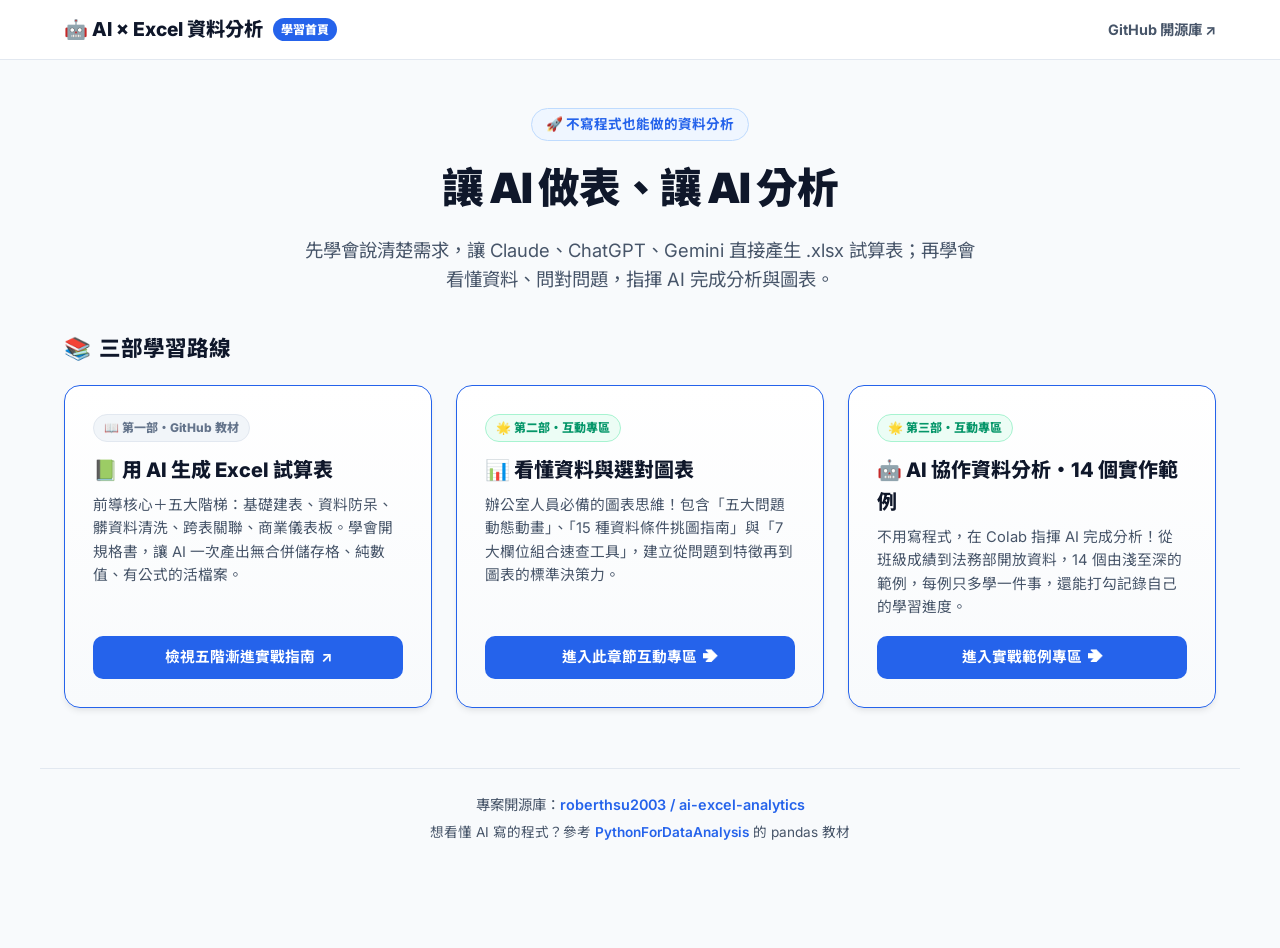
==== docs/index.html @ 54d99e12 "重新規畫主頁並修正所有連結，加入 uv 環境 - README 改為三部學習路線：用 AI 生成 Excel → 看懂資料與選對圖表 → AI 協作資料分析 - 將 Colab、GitHub、raw、" ====
<!DOCTYPE html>
<html lang="zh-TW">
<head>
  <meta charset="UTF-8">
  <meta name="viewport" content="width=device-width, initial-scale=1.0">
  <title>AI × Excel 資料分析 | 互動教材與學習站台</title>
  <meta name="description" content="用 AI 生成 Excel 試算表、看懂資料與選對圖表、AI 協作資料分析的互動教材。">
  <link rel="preconnect" href="https://fonts.googleapis.com">
  <link rel="preconnect" href="https://fonts.gstatic.com" crossorigin>
  <link href="https://fonts.googleapis.com/css2?family=Inter:wght@400;500;600;700;800;900&family=Noto+Sans+TC:wght@400;500;700;900&display=swap" rel="stylesheet">
  <style>
    :root {
      --primary: #2563eb;
      --primary-light: #eff6ff;
      --slate-50: #f8fafc;
      --slate-100: #f1f5f9;
      --slate-200: #e2e8f0;
      --slate-300: #cbd5e1;
      --slate-600: #475569;
      --slate-700: #334155;
      --slate-800: #1e293b;
      --slate-900: #0f172a;
      --radius-lg: 16px;
      --radius-md: 10px;
      --shadow-md: 0 4px 6px -1px rgba(0,0,0,0.08), 0 2px 4px -2px rgba(0,0,0,0.04);
      --shadow-lg: 0 10px 15px -3px rgba(0,0,0,0.08), 0 4px 6px -4px rgba(0,0,0,0.03);
    }

    * { box-sizing: border-box; margin: 0; padding: 0; }

    body {
      font-family: 'Inter', 'Noto Sans TC', sans-serif;
      background: #F8FAFC;
      color: var(--slate-800);
      line-height: 1.6;
      padding-bottom: 80px;
    }

    /* 頂部導航 */
    header {
      background: rgba(255, 255, 255, 0.95);
      backdrop-filter: blur(12px);
      border-bottom: 1px solid var(--slate-200);
      position: sticky;
      top: 0;
      z-index: 100;
    }
    .nav-container {
      max-width: 1200px;
      margin: 0 auto;
      padding: 14px 24px;
      display: flex;
      justify-content: space-between;
      align-items: center;
    }
    .logo {
      display: flex;
      align-items: center;
      gap: 10px;
      font-weight: 800;
      font-size: 1.2rem;
      color: var(--slate-900);
      text-decoration: none;
    }

    /* Hero */
    .hero {
      max-width: 960px;
      margin: 48px auto 36px;
      padding: 0 24px;
      text-align: center;
    }
    .hero-badge {
      display: inline-block;
      padding: 5px 14px;
      background: var(--primary-light);
      border: 1px solid #bfdbfe;
      border-radius: 999px;
      color: var(--primary);
      font-size: 0.85rem;
      font-weight: 700;
      margin-bottom: 14px;
    }
    .hero h1 {
      font-size: 2.6rem;
      font-weight: 900;
      color: var(--slate-900);
      letter-spacing: -0.03em;
      margin-bottom: 14px;
    }
    .hero p {
      font-size: 1.15rem;
      color: var(--slate-600);
      max-width: 680px;
      margin: 0 auto;
    }

    /* 主容器 */
    .container {
      max-width: 1200px;
      margin: 0 auto;
      padding: 0 24px;
    }

    .section-title {
      font-size: 1.35rem;
      font-weight: 800;
      color: var(--slate-900);
      margin-bottom: 20px;
      display: flex;
      align-items: center;
      gap: 8px;
    }

    /* 章節網格 */
    .chapters-grid {
      display: grid;
      grid-template-columns: repeat(auto-fit, minmax(350px, 1fr));
      gap: 24px;
    }

    .chapter-card {
      background: #FFFFFF;
      border: 1.5px solid var(--slate-200);
      border-radius: var(--radius-lg);
      padding: 28px;
      box-shadow: var(--shadow-md);
      display: flex;
      flex-direction: column;
      justify-content: space-between;
      transition: all 0.25s ease;
      position: relative;
    }
    .chapter-card:hover {
      transform: translateY(-4px);
      box-shadow: var(--shadow-lg);
      border-color: var(--primary);
    }
    .chapter-card.active-card {
      border-color: var(--primary);
      background: linear-gradient(180deg, #FFFFFF 0%, #F8FAFC 100%);
    }

    .card-status {
      display: inline-block;
      font-size: 0.75rem;
      font-weight: 800;
      padding: 3px 10px;
      border-radius: 999px;
      margin-bottom: 12px;
    }
    .status-live { background: #ECFDF5; color: #059669; border: 1px solid #A7F3D0; }
    .status-upcoming { background: #F1F5F9; color: #64748B; border: 1px solid #E2E8F0; }

    .card-title {
      font-size: 1.25rem;
      font-weight: 800;
      color: var(--slate-900);
      margin-bottom: 8px;
    }
    .card-desc {
      font-size: 0.92rem;
      color: var(--slate-600);
      margin-bottom: 16px;
      line-height: 1.6;
    }

    .card-btn {
      display: inline-flex;
      align-items: center;
      justify-content: center;
      gap: 6px;
      background: var(--primary);
      color: #FFFFFF;
      text-decoration: none;
      padding: 10px 18px;
      border-radius: var(--radius-md);
      font-size: 0.92rem;
      font-weight: 700;
      transition: all 0.2s ease;
    }
    .card-btn:hover {
      filter: brightness(1.1);
    }

    /* 頁尾 */
    footer {
      max-width: 1200px;
      margin: 60px auto 0;
      padding: 24px;
      border-top: 1px solid var(--slate-200);
      text-align: center;
      color: var(--slate-600);
      font-size: 0.9rem;
    }
    footer a { color: var(--primary); text-decoration: none; font-weight: 600; }
  </style>
</head>
<body>

  <!-- 頂部導航 -->
  <header>
    <div class="nav-container">
      <a href="./index.html" class="logo">
        <span>🤖 AI × Excel 資料分析</span>
        <span style="font-size: 0.75rem; background: #2563EB; color: #fff; padding: 2px 8px; border-radius: 999px;">學習首頁</span>
      </a>
      <div>
        <a href="https://github.com/roberthsu2003/ai-excel-analytics" target="_blank" style="text-decoration: none; font-size: 0.9rem; font-weight: 700; color: #475569;">GitHub 開源庫 ↗</a>
      </div>
    </div>
  </header>

  <!-- Hero -->
  <section class="hero">
    <div class="hero-badge">🚀 不寫程式也能做的資料分析</div>
    <h1>讓 AI 做表、讓 AI 分析</h1>
    <p>先學會說清楚需求，讓 Claude、ChatGPT、Gemini 直接產生 .xlsx 試算表；再學會看懂資料、問對問題，指揮 AI 完成分析與圖表。</p>
  </section>

  <!-- 章節目錄網格 -->
  <main class="container">
    <div class="section-title">
      <span>📚</span>
      <span>三部學習路線</span>
    </div>

    <div class="chapters-grid">

      <!-- 第一部：用 AI 生成 Excel -->
      <div class="chapter-card active-card">
        <div>
          <span class="card-status status-upcoming">📖 第一部・GitHub 教材</span>
          <h2 class="card-title">📗 用 AI 生成 Excel 試算表</h2>
          <p class="card-desc">前導核心＋五大階梯：基礎建表、資料防呆、髒資料清洗、跨表關聯、商業儀表板。學會開規格書，讓 AI 一次產出無合併儲存格、純數值、有公式的活檔案。</p>
        </div>
        <a href="https://github.com/roberthsu2003/workflow-productivity/blob/main/%E5%B8%B8%E8%A6%8B%E7%9A%84AI%E6%87%89%E7%94%A8/%E8%BE%A6%E5%85%AC%E5%AE%A4%E5%85%A8%E8%83%BD%E6%87%89%E7%94%A8/Excel%E8%A9%A6%E7%AE%97%E8%A1%A8%E7%9A%84%E7%94%9F%E6%88%90/README.md" target="_blank" class="card-btn">
          <span>檢視五階漸進實戰指南</span>
          <span>↗</span>
        </a>
      </div>

      <!-- 第二部：看懂資料與選對圖表 -->
      <div class="chapter-card active-card">
        <div>
          <span class="card-status status-live">🌟 第二部・互動專區</span>
          <h2 class="card-title">📊 看懂資料與選對圖表</h2>
          <p class="card-desc">辦公室人員必備的圖表思維！包含「五大問題動態動畫」、「15 種資料條件挑圖指南」與「7 大欄位組合速查工具」，建立從問題到特徵再到圖表的標準決策力。</p>
        </div>
        <a href="./chart-selection/index.html" class="card-btn">
          <span>進入此章節互動專區</span>
          <span>➔</span>
        </a>
      </div>

      <!-- 第三部：AI 協作資料分析 -->
      <div class="chapter-card active-card">
        <div>
          <span class="card-status status-live">🌟 第三部・互動專區</span>
          <h2 class="card-title">🤖 AI 協作資料分析・14 個實作範例</h2>
          <p class="card-desc">不用寫程式，在 Colab 指揮 AI 完成分析！從班級成績到法務部開放資料，14 個由淺至深的範例，每例只多學一件事，還能打勾記錄自己的學習進度。</p>
        </div>
        <a href="./ai-examples/index.html" class="card-btn">
          <span>進入實戰範例專區</span>
          <span>➔</span>
        </a>
      </div>

    </div>
  </main>

  <!-- 頁尾 -->
  <footer>
    <p>專案開源庫：<a href="https://github.com/roberthsu2003/ai-excel-analytics" target="_blank">roberthsu2003 / ai-excel-analytics</a></p>
    <p style="margin-top: 6px; font-size: 0.85rem;">想看懂 AI 寫的程式？參考 <a href="https://github.com/roberthsu2003/PythonForDataAnalysis" target="_blank">PythonForDataAnalysis</a> 的 pandas 教材</p>
  </footer>

</body>
</html>
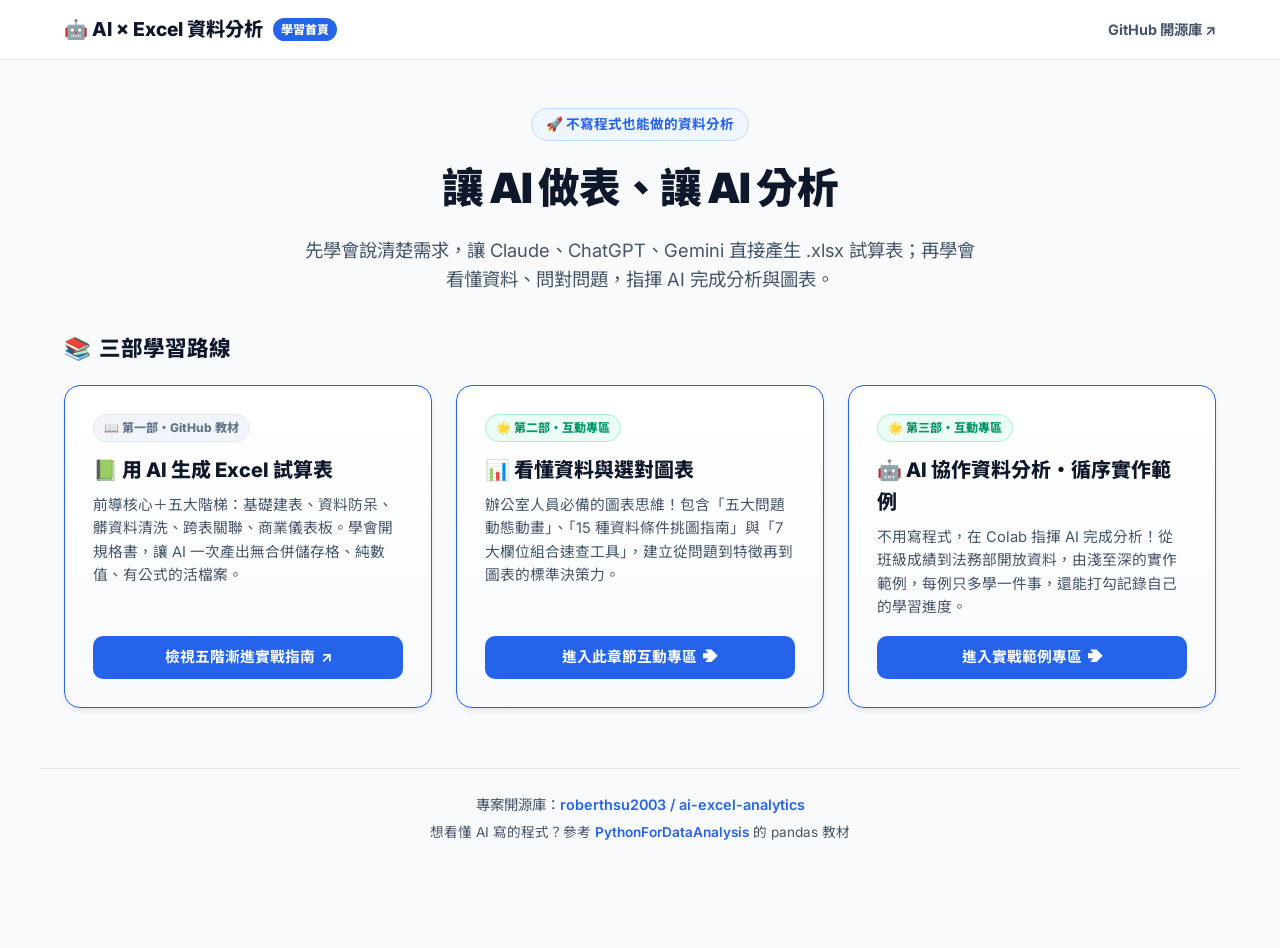
==== commit 2dbc6b47: "docs: remove specific example count from titles and meta descriptions across documentation and READM" ====
--- a/docs/index.html
+++ b/docs/index.html
@@ -257,8 +257,8 @@
       <div class="chapter-card active-card">
         <div>
           <span class="card-status status-live">🌟 第三部・互動專區</span>
-          <h2 class="card-title">🤖 AI 協作資料分析・14 個實作範例</h2>
-          <p class="card-desc">不用寫程式，在 Colab 指揮 AI 完成分析！從班級成績到法務部開放資料，14 個由淺至深的範例，每例只多學一件事，還能打勾記錄自己的學習進度。</p>
+          <h2 class="card-title">🤖 AI 協作資料分析・循序實作範例</h2>
+          <p class="card-desc">不用寫程式，在 Colab 指揮 AI 完成分析！從班級成績到法務部開放資料，由淺至深的實作範例，每例只多學一件事，還能打勾記錄自己的學習進度。</p>
         </div>
         <a href="./ai-examples/index.html" class="card-btn">
           <span>進入實戰範例專區</span>
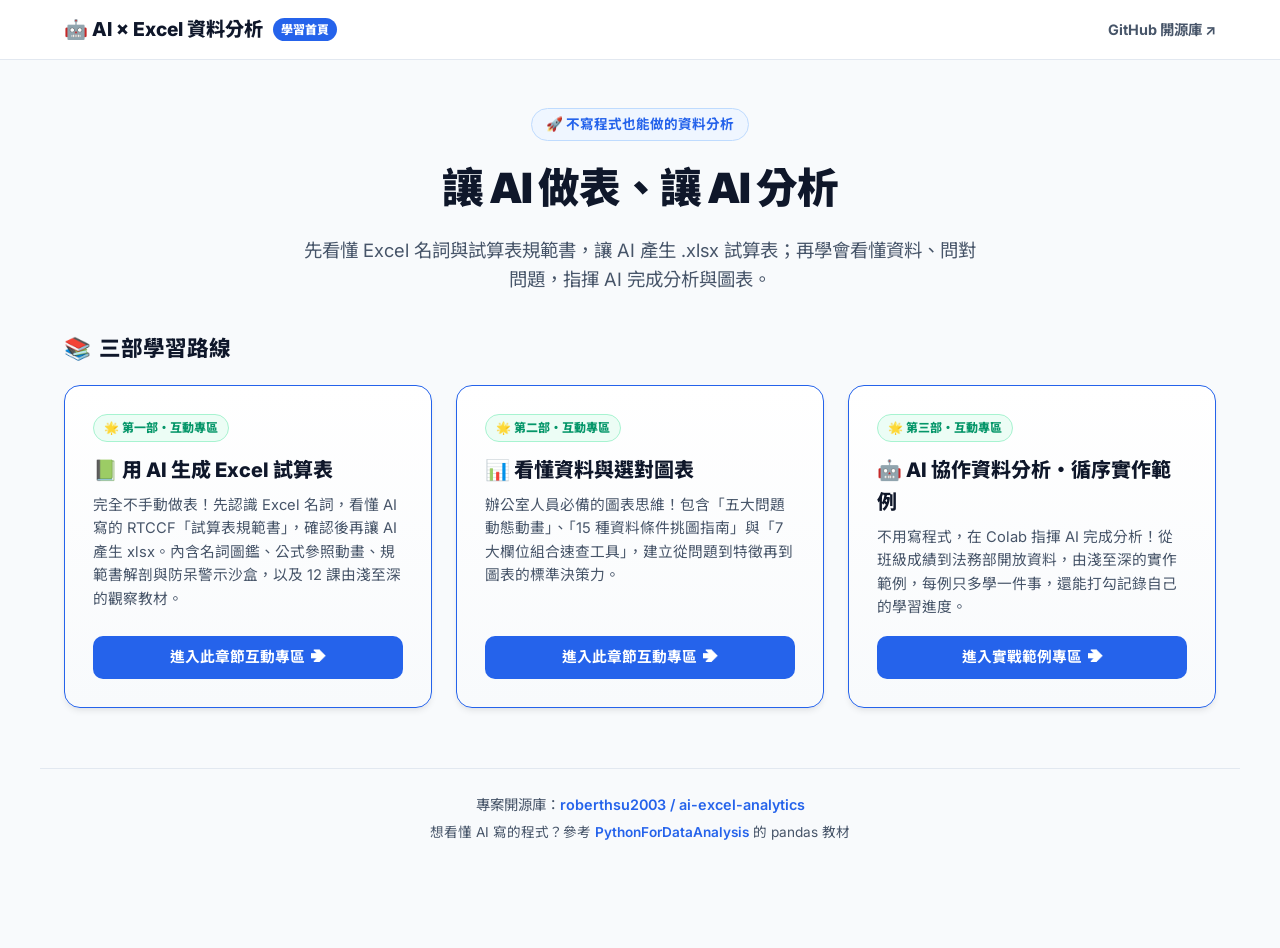
==== commit 01678f02: "feat: 重寫第一部「用 AI 生成 Excel」並移入本 repo - 新增 用AI生成Excel/：Excel 基本觀念、RTCCF 規範書標準（範本＋檢查清單）、   通用提示詞，以及 01～" ====
--- a/docs/index.html
+++ b/docs/index.html
@@ -215,7 +215,7 @@
   <section class="hero">
     <div class="hero-badge">🚀 不寫程式也能做的資料分析</div>
     <h1>讓 AI 做表、讓 AI 分析</h1>
-    <p>先學會說清楚需求，讓 Claude、ChatGPT、Gemini 直接產生 .xlsx 試算表；再學會看懂資料、問對問題，指揮 AI 完成分析與圖表。</p>
+    <p>先看懂 Excel 名詞與試算表規範書，讓 AI 產生 .xlsx 試算表；再學會看懂資料、問對問題，指揮 AI 完成分析與圖表。</p>
   </section>
 
   <!-- 章節目錄網格 -->
@@ -230,13 +230,13 @@
       <!-- 第一部：用 AI 生成 Excel -->
       <div class="chapter-card active-card">
         <div>
-          <span class="card-status status-upcoming">📖 第一部・GitHub 教材</span>
+          <span class="card-status status-live">🌟 第一部・互動專區</span>
           <h2 class="card-title">📗 用 AI 生成 Excel 試算表</h2>
-          <p class="card-desc">前導核心＋五大階梯：基礎建表、資料防呆、髒資料清洗、跨表關聯、商業儀表板。學會開規格書，讓 AI 一次產出無合併儲存格、純數值、有公式的活檔案。</p>
+          <p class="card-desc">完全不手動做表！先認識 Excel 名詞，看懂 AI 寫的 RTCCF「試算表規範書」，確認後再讓 AI 產生 xlsx。內含名詞圖鑑、公式參照動畫、規範書解剖與防呆警示沙盒，以及 12 課由淺至深的觀察教材。</p>
         </div>
-        <a href="https://github.com/roberthsu2003/workflow-productivity/blob/main/%E5%B8%B8%E8%A6%8B%E7%9A%84AI%E6%87%89%E7%94%A8/%E8%BE%A6%E5%85%AC%E5%AE%A4%E5%85%A8%E8%83%BD%E6%87%89%E7%94%A8/Excel%E8%A9%A6%E7%AE%97%E8%A1%A8%E7%9A%84%E7%94%9F%E6%88%90/README.md" target="_blank" class="card-btn">
-          <span>檢視五階漸進實戰指南</span>
-          <span>↗</span>
+        <a href="./excel-generation/index.html" class="card-btn">
+          <span>進入此章節互動專區</span>
+          <span>➔</span>
         </a>
       </div>
 
